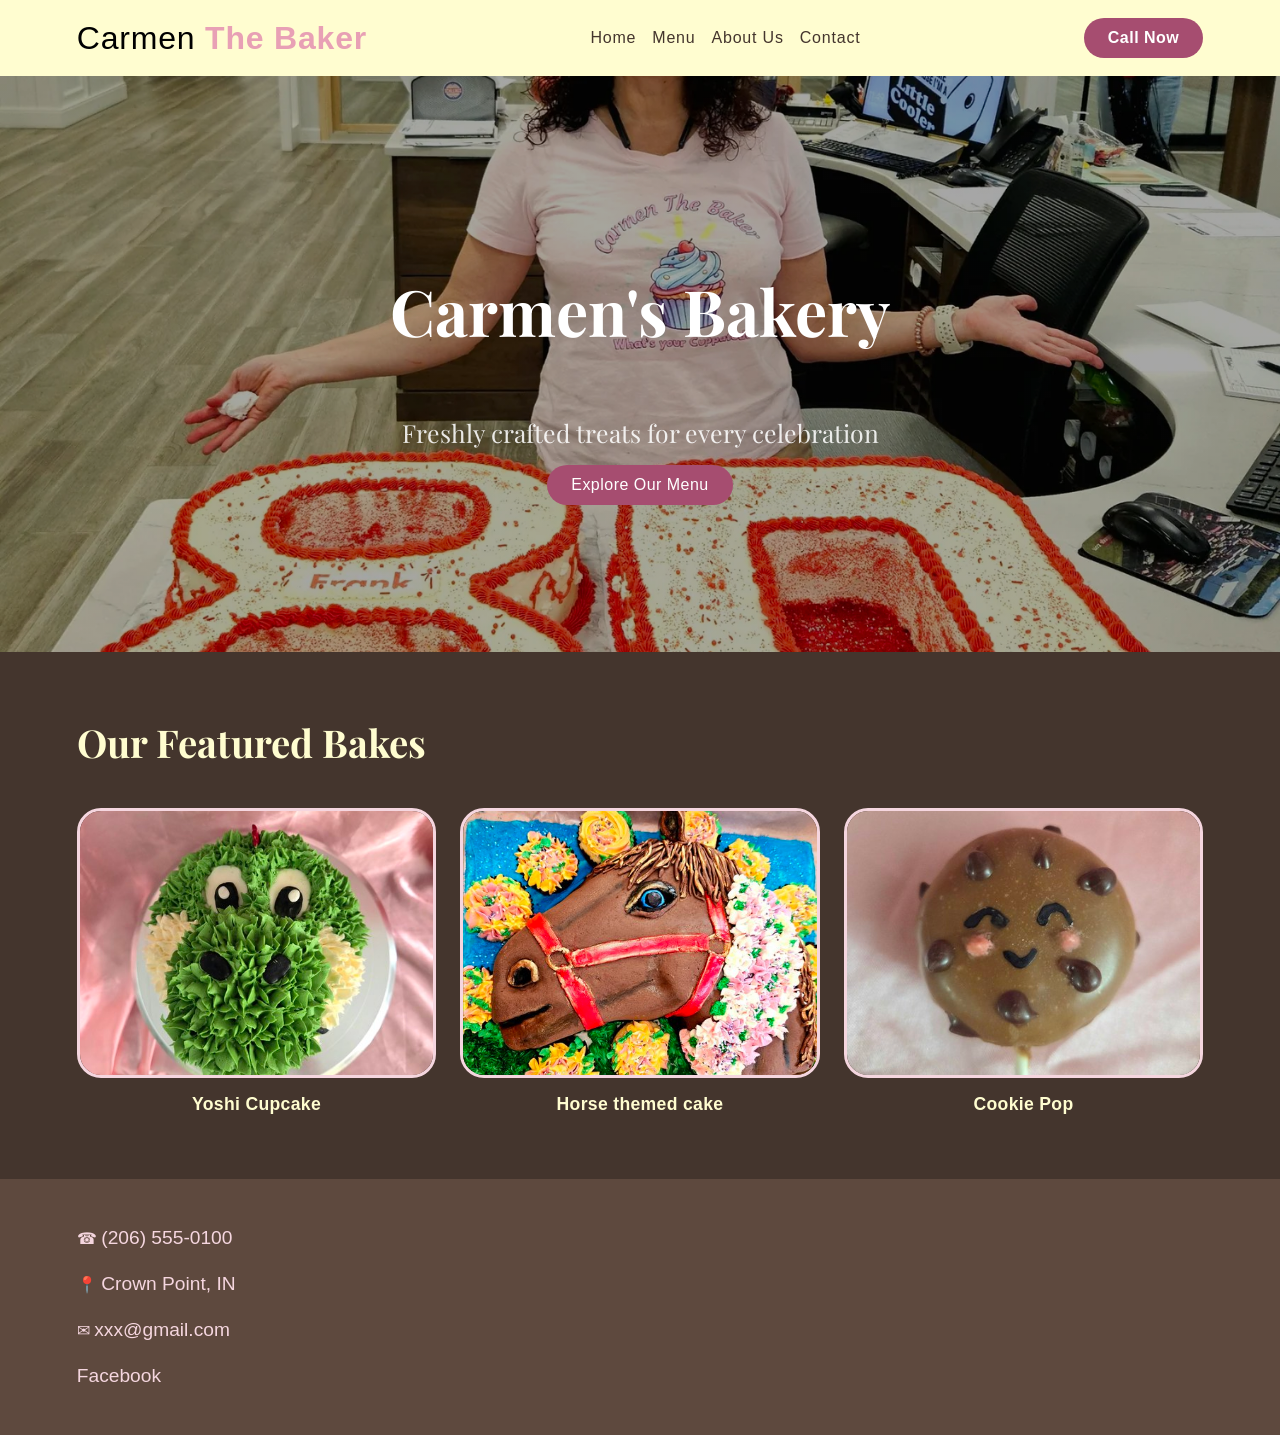
==== index.html @ f4945faf "rename fix" ====
<!DOCTYPE html>
<html lang="en">
<head>
    <meta charset="UTF-8">
    <meta name="viewport" content="width=device-width, initial-scale=1.0">
    <meta name="author" content="Maurice">
    <title>Carmen the Baker</title>
     <link rel="stylesheet" href="CSS/styles.css">
    <link rel="stylesheet" href="CSS/Home-Page-stylesheet.css">
    <link rel="preconnect" href="https://fonts.googleapis.com">
<link rel="preconnect" href="https://fonts.gstatic.com" crossorigin>
<link href="https://fonts.googleapis.com/css2?family=Lato:ital,wght@0,100;0,300;0,400;0,700;0,900;1,100;1,300;1,400;1,700;1,900&family=Nunito:ital,wght@0,200..1000;1,200..1000&family=Playfair+Display:ital,wght@0,400..900;1,400..900&display=swap" rel="stylesheet"></head>
<body>
    <header>
        <span id="wordmark">Carmen <strong>The Baker</strong></span>

        <nav>
            <ul>
                <li><a href="Index.html" aria-current="page">Home</a></li>
                <li><a href="browser.html">Menu</a></li>
                <li><a href="about.html">About Us</a></li>
                <li><a href="contact.html">Contact</a></li>
            </ul>
        </nav>

        <button id="call-button">Call Now</button>
    </header>

    <main>

        <section id="hero">
            <div class="hero-content">
                <h1>Carmen's Bakery</h1>
                <span>Freshly crafted treats for every celebration</span>
                <button id="hero-button">Explore Our Menu</button>
            </div>
        </section>
        
        
        <section id="featured-products">
            <h2>Our Featured Bakes</h2>

            <div class="featured-product-wrapper">
                <a href="product.html">
                <img src="images/not-yoshi.jpg" alt="Yoshi Cupcake">
            </a> 

            <span>Yoshi Cupcake</span>
            </div>

             <div class="featured-product-wrapper">
                <a href="product.html">
                <img src="images/horse-cake.jpg" alt="Horse cake">
            </a> 

            <span>Horse themed cake</span>
            </div>

             <div class="featured-product-wrapper">
                <a href="product.html">
                <img src="images/cookie-pop.jpg" alt="Cookie pop">
            </a> 

            <span>Cookie Pop</span>
            </div>
        </section>
    </main>

    <footer id="global-footer">

      <div class="contact-wrapper">
                ☎
               <a href="">(206) 555-0100</a>
           </div>

      <div class="contact-wrapper">
                📍
               <a href="">Crown Point, IN</a>
           </div>  
        
        
        <div class="contact-wrapper">
            ✉ 
            <a href="">xxx@gmail.com</a>
        </div>

        <a href="">Facebook</a> <!-- Eventually add Facebook Logo -->
    </footer>
</body>
</html>
---- CSS/styles.css ----
* {
 box-sizing: border-box;
}

:root {
    --color-background: #FFFDD0;
    --color-primary: #44352D;
    --color-secondary: #5E493E;
    --color-accent: #E8A0B5;
    --color-accent-strong: #A64D70;
    --color-accent-light: #F5D6DF;
    --font-body: 'DM Sans', sans-serif;
    --font-heading: 'Playfair Display', Georgia, serif;
}

body {
    margin: 0;
    font-family: var(--font-body);
    background-color: var(--color-background);
    accent-color: var(--color-accent-strong);
    min-height: 100vh;
    display: grid;
    grid-template-columns:  minmax(0,1fr);
    grid-template-rows: auto 1fr auto;
    grid-template-areas:
    "header "
    "main "
    "footer ";
    
    min-width: 0;
}



h1, h2, h3 {
    font-family: var(--font-heading);
}



header {
    grid-area: header;

    background-color: var(--color-background);

    display: flex;
    justify-content: space-between;
    align-items: center;



    padding:clamp(1rem,2vh,1.25rem) 6%;
}

header span {
    font-size: 2rem;
    letter-spacing: 0.05rem;
}

header span strong {
    color: var(--color-accent);
}

nav {
    display: flex;
    flex-direction: row;
}

nav a {
    text-decoration: none;
    color: var(--color-primary);

    transition: color 0.4s ease, text-decoration 0.4s ease;
    font-weight: 500;
    font-size: clamp(1rem,1vw,2rem);
}

nav a:hover, nav a:focus-visible {
    color: var(--color-accent-strong);
    text-decoration: underline;
}

nav ul {
    list-style-type: none;
    margin:0;
    padding: 0;
    display: flex;
    flex-flow: wrap;
    gap: 1rem;
    letter-spacing: 0.05rem;
}


footer {
    grid-area: footer;
    background-color: var(--color-accent-light);
    display: flex;
    flex-direction: column;
    gap: 1.5rem;

    color: var(--color-primary);
    padding: 3rem 6%;

}

footer a {
    text-decoration: none;
    color: var(--color-primary);
    transition: color 0.2s ease;
    width: fit-content;

    font-family: var(--font-body);
    font-size: 1.2rem;

    
}

footer a:hover, footer a:focus-visible {
    text-decoration: none;
    color: var(--color-accent-strong);

}

.footer-phone-wrapper,.footer-location-wrapper,.footer-hours-wrapper {
    display: flex;
    flex-direction: column;
    gap: 0.5rem;
}


#call-button {
    background-color: var(--color-accent-strong);
    color: white;

    border-radius: 999px;
    border: none;

    padding: 0.7rem 1.5rem;

    font: inherit;
    font-weight: 600 ;
    letter-spacing: .03rem;

    cursor: pointer;
    transition: background-color 0.2s ease,
     transform 0.2s ease;
}

#call-button:hover {
    background-color: var(--color-primary);
}

#call-button:active {
    transform: scale(0.97);
}

#call-button:focus-visible {
    outline: 3px solid white;
    outline-offset: 3px;
    background-color: var(--color-primary);

}

#hero-button {
    background-color: var(--color-accent-strong);
    color: white;

    border-radius: 999px;
    border: none;

    padding: 0.7rem 1.5rem;

    font: inherit;
    font-weight: 400 ;
    letter-spacing: 0.03rem;

    cursor: pointer;
    transition: background-color 0.2s ease,
    color 0.2s ease,
     transform 0.2s ease;
}

#hero-button:hover {
    background-color: var(--color-primary);
    color: white;
}

#hero-button:active {
    transform: scale(0.97);
}

#hero-button:focus-visible {
    outline: 3px solid var(--color-primary);
    outline-offset: 3px;
     background-color: var(--color-accent-strong);
    color: white;
}

@media (max-width: 600px) {
    header {
        flex-direction: column;
        gap: 1rem;
    }

    nav {
        width: 100%;
        justify-content: center;
    }

    nav ul {
        flex-wrap: wrap;
        justify-content: center;
        gap:0.75rem;
        letter-spacing: 0.05rem;
    }
}
---- CSS/Home-Page-stylesheet.css ----
main {
    grid-area: main;
    display: grid;
    grid-template-areas: 
    "hero "
    "featured-products ";
}

#hero {
    display: grid;
    grid-template-columns: 1fr;
    grid-template-rows: 1fr;

    min-height: clamp(17.2rem,45vw,50rem);
    background-image: linear-gradient(rgba(0,0,0,0.35),rgba(0,0,0,0.35)), url("/images/owner-wide-shot.jpg");
    background-size: cover;
    
    background-position: center;

    align-items: center;

}

.hero-content {
    grid-column: 1;
    grid-row: 1;

    display: flex;
    flex-direction: column;

    gap: 1rem;
    padding: 2rem;

    justify-content: center;
    align-items: center;
    text-align: center;
    color: white;
}


.hero-content h1 {
    font-size: clamp(2rem,5vw,8rem);
    line-height: 1.1;
}

.hero-content span {
    font-size: clamp(0.9rem,2vw,1.55rem);
    font-family: var(--font-heading);
    opacity: 87%;
}


#featured-products {
    grid-area: featured-products;
    display: grid;
    grid-template-columns: 1fr;

    gap: 1.5rem;

    background-color: var(--color-primary);
    padding: 4rem 6%;
    font-family: var(--font-body);
  
}

#featured-products h2 {
    grid-column: 1 / -1;
    color: var(--color-background);
    margin: 0 0 1rem;
    font-size: clamp(1.5rem, 3vw, 2.5rem);
}

.featured-product-wrapper span {
    margin-top: 1rem;
    font-size: 1.1rem;
    font-weight: 600;
    letter-spacing: 0.02rem;
}

.featured-product-wrapper {
   display: flex;
   flex-direction: column;
   align-items: center;
   text-align: center;
   color: var(--color-background);
   margin-inline: auto;
} 



.featured-product-wrapper img {
    
   display: block;
   width: clamp(18.75rem,100%,600px);
   aspect-ratio: 4/3;
   object-fit: cover;

   border-radius: 1.5rem;
   border: 3px solid var(--color-accent-light);

   transition: filter 0.3s ease;
}

.featured-product-wrapper img:hover {
    filter: brightness(65%);
}

.featured-product-wrapper a:focus-visible img {
    filter: brightness(65%);
}

footer {
    background-color: var(--color-secondary);
    color: var(--color-accent-light);
}

footer a {
    text-decoration: none;
    color: var(--color-accent-light);
    transition: color 0.2s ease;
}

@media (min-width:1050px) {
    #featured-products {
        grid-template-columns: repeat(3,1fr);
    }
}
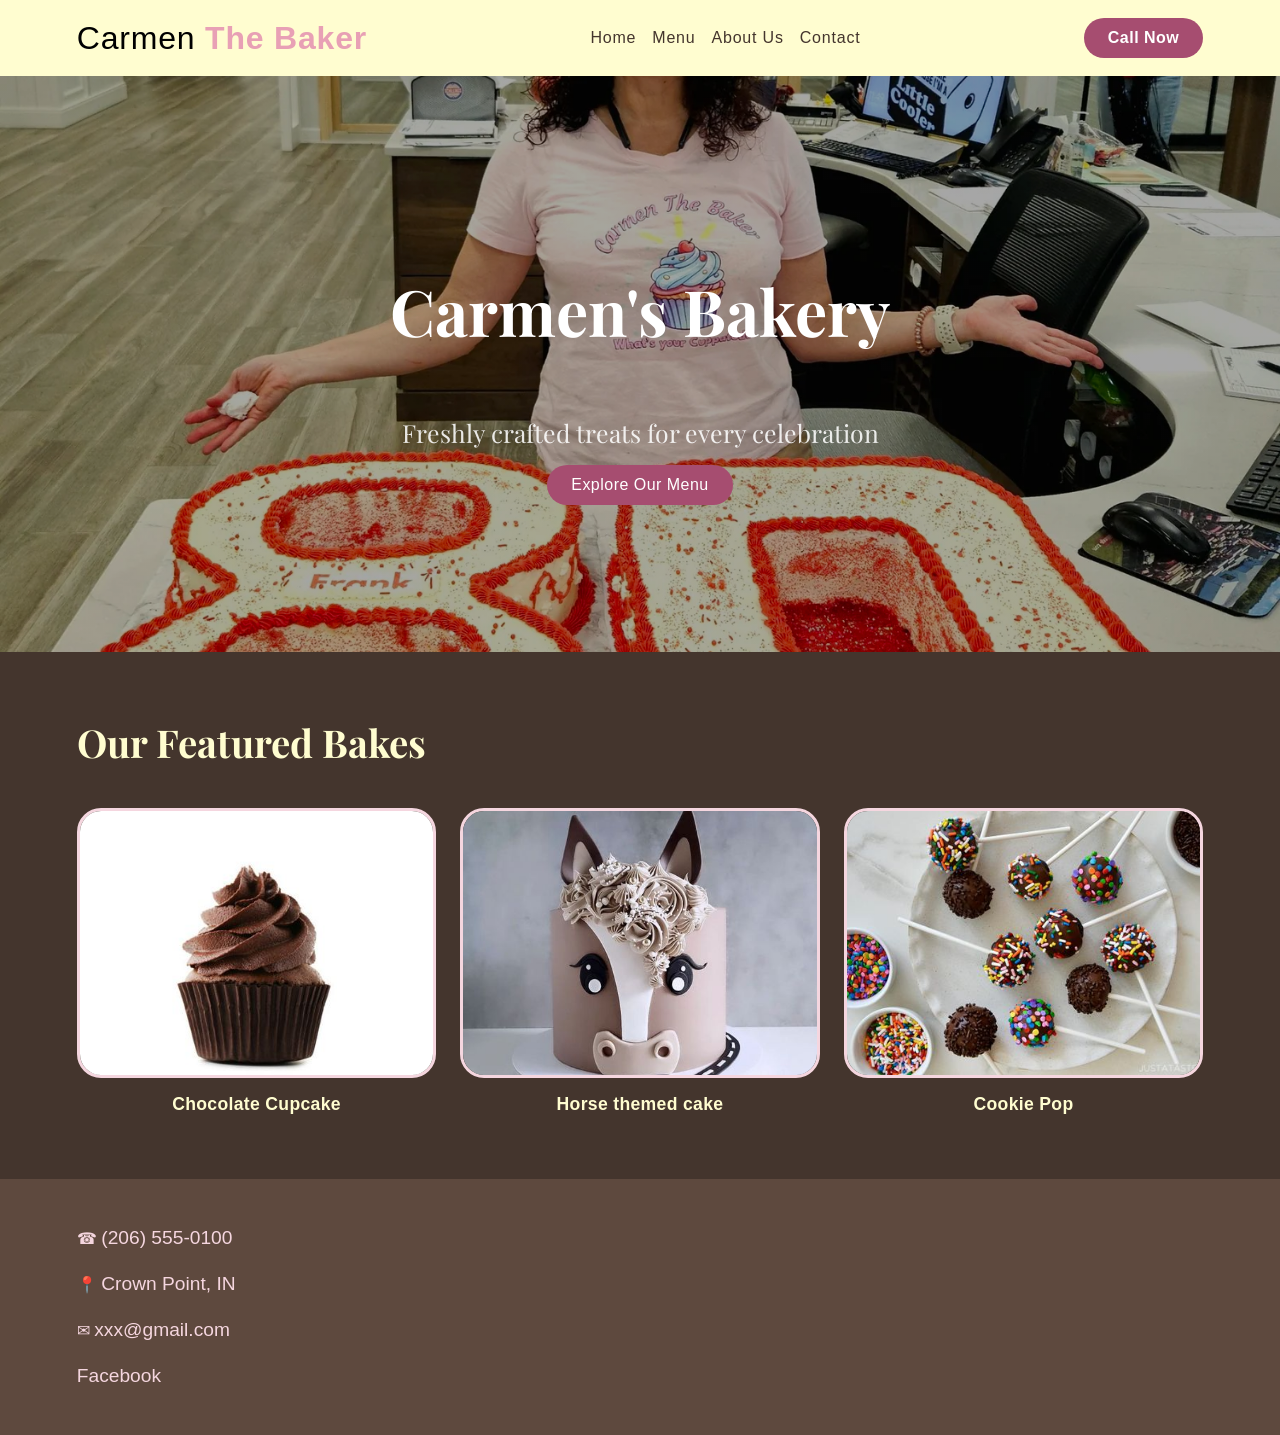
==== commit f3f71767: "Removed personal details from the site" ====
--- a/index.html
+++ b/index.html
@@ -35,17 +35,15 @@
                 <button id="hero-button">Explore Our Menu</button>
             </div>
         </section>
-        
-        
         <section id="featured-products">
             <h2>Our Featured Bakes</h2>
 
             <div class="featured-product-wrapper">
                 <a href="product.html">
-                <img src="images/not-yoshi.jpg" alt="Yoshi Cupcake">
+                <img src="images/not-yoshi.jpg" alt="Chocolate Cupcake">
             </a> 
 
-            <span>Yoshi Cupcake</span>
+            <span>Chocolate Cupcake</span>
             </div>
 
              <div class="featured-product-wrapper">
@@ -87,4 +85,4 @@
         <a href="">Facebook</a> <!-- Eventually add Facebook Logo -->
     </footer>
 </body>
-</html>+</html>
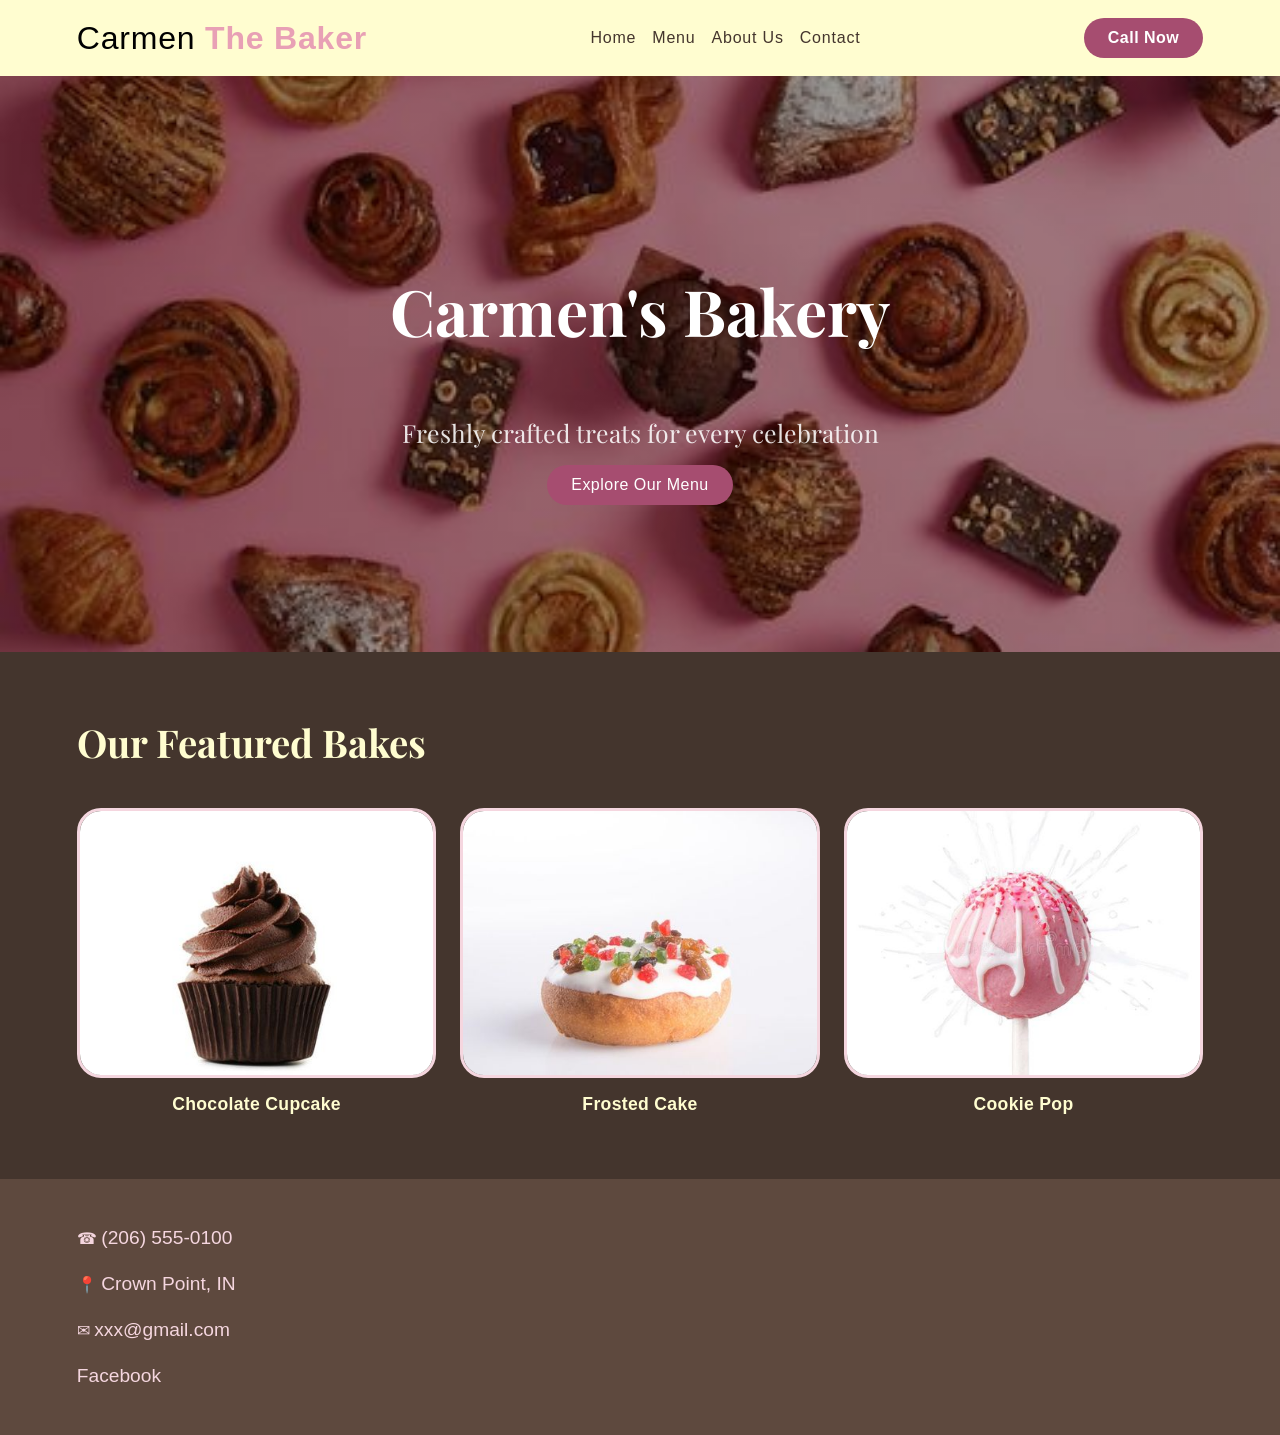
==== commit 5bb1b3de: "Improved Product Photography" ====
--- a/index.html
+++ b/index.html
@@ -41,23 +41,23 @@
             <div class="featured-product-wrapper">
                 <a href="product.html">
                 <img src="images/not-yoshi.jpg" alt="Chocolate Cupcake">
-            </a> 
+            </a>
 
             <span>Chocolate Cupcake</span>
             </div>
 
              <div class="featured-product-wrapper">
                 <a href="product.html">
-                <img src="images/horse-cake.jpg" alt="Horse cake">
-            </a> 
+                <img src="images/horse-cake.jpg" alt="cake with frosting and candy toppings">
+            </a>
 
-            <span>Horse themed cake</span>
+            <span>Frosted Cake</span>
             </div>
 
              <div class="featured-product-wrapper">
                 <a href="product.html">
                 <img src="images/cookie-pop.jpg" alt="Cookie pop">
-            </a> 
+            </a>
 
             <span>Cookie Pop</span>
             </div>
--- a/CSS/Home-Page-stylesheet.css
+++ b/CSS/Home-Page-stylesheet.css
@@ -12,7 +12,7 @@
     grid-template-rows: 1fr;
 
     min-height: clamp(17.2rem,45vw,50rem);
-    background-image: linear-gradient(rgba(0,0,0,0.35),rgba(0,0,0,0.35)), url("/images/owner-wide-shot.jpg");
+    background-image: linear-gradient(rgba(0,0,0,0.35),rgba(0,0,0,0.35)), url("../images/owner-wide-shot.jpg");
     background-size: cover;
     
     background-position: center;
